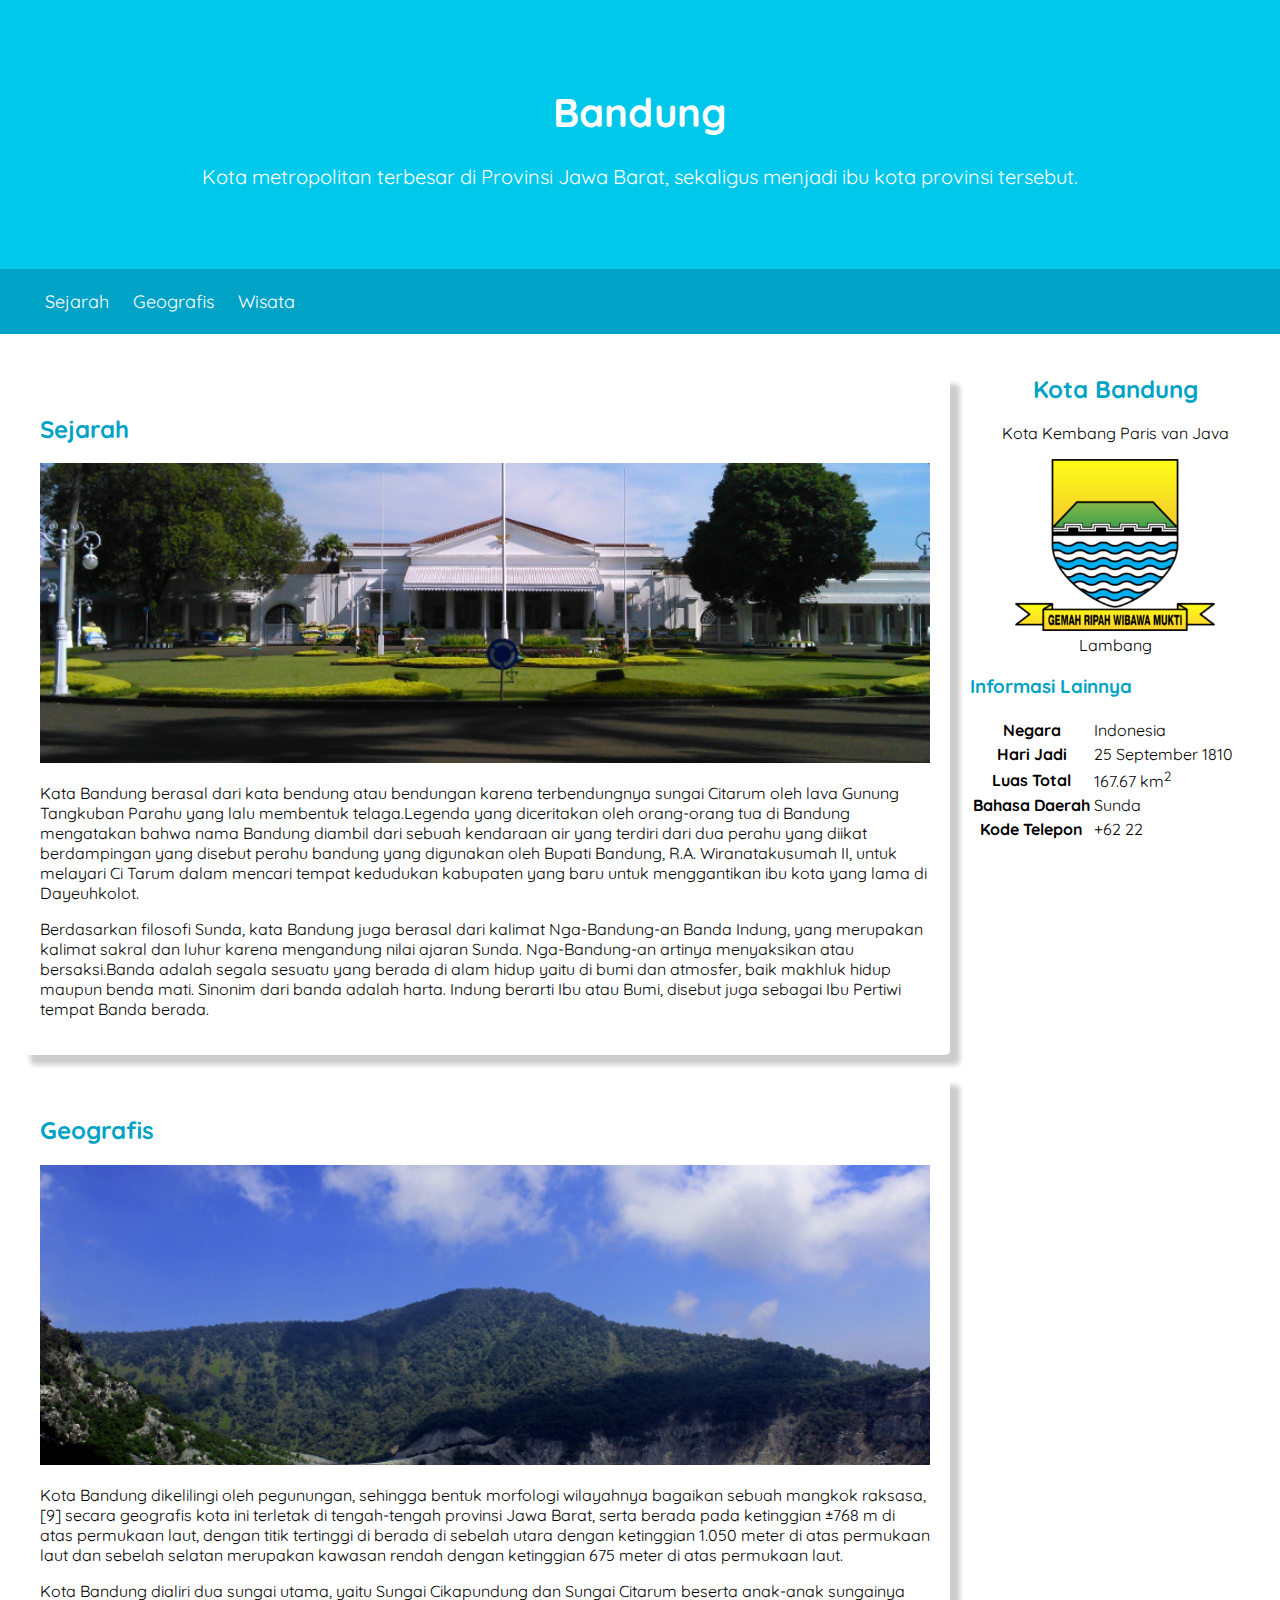
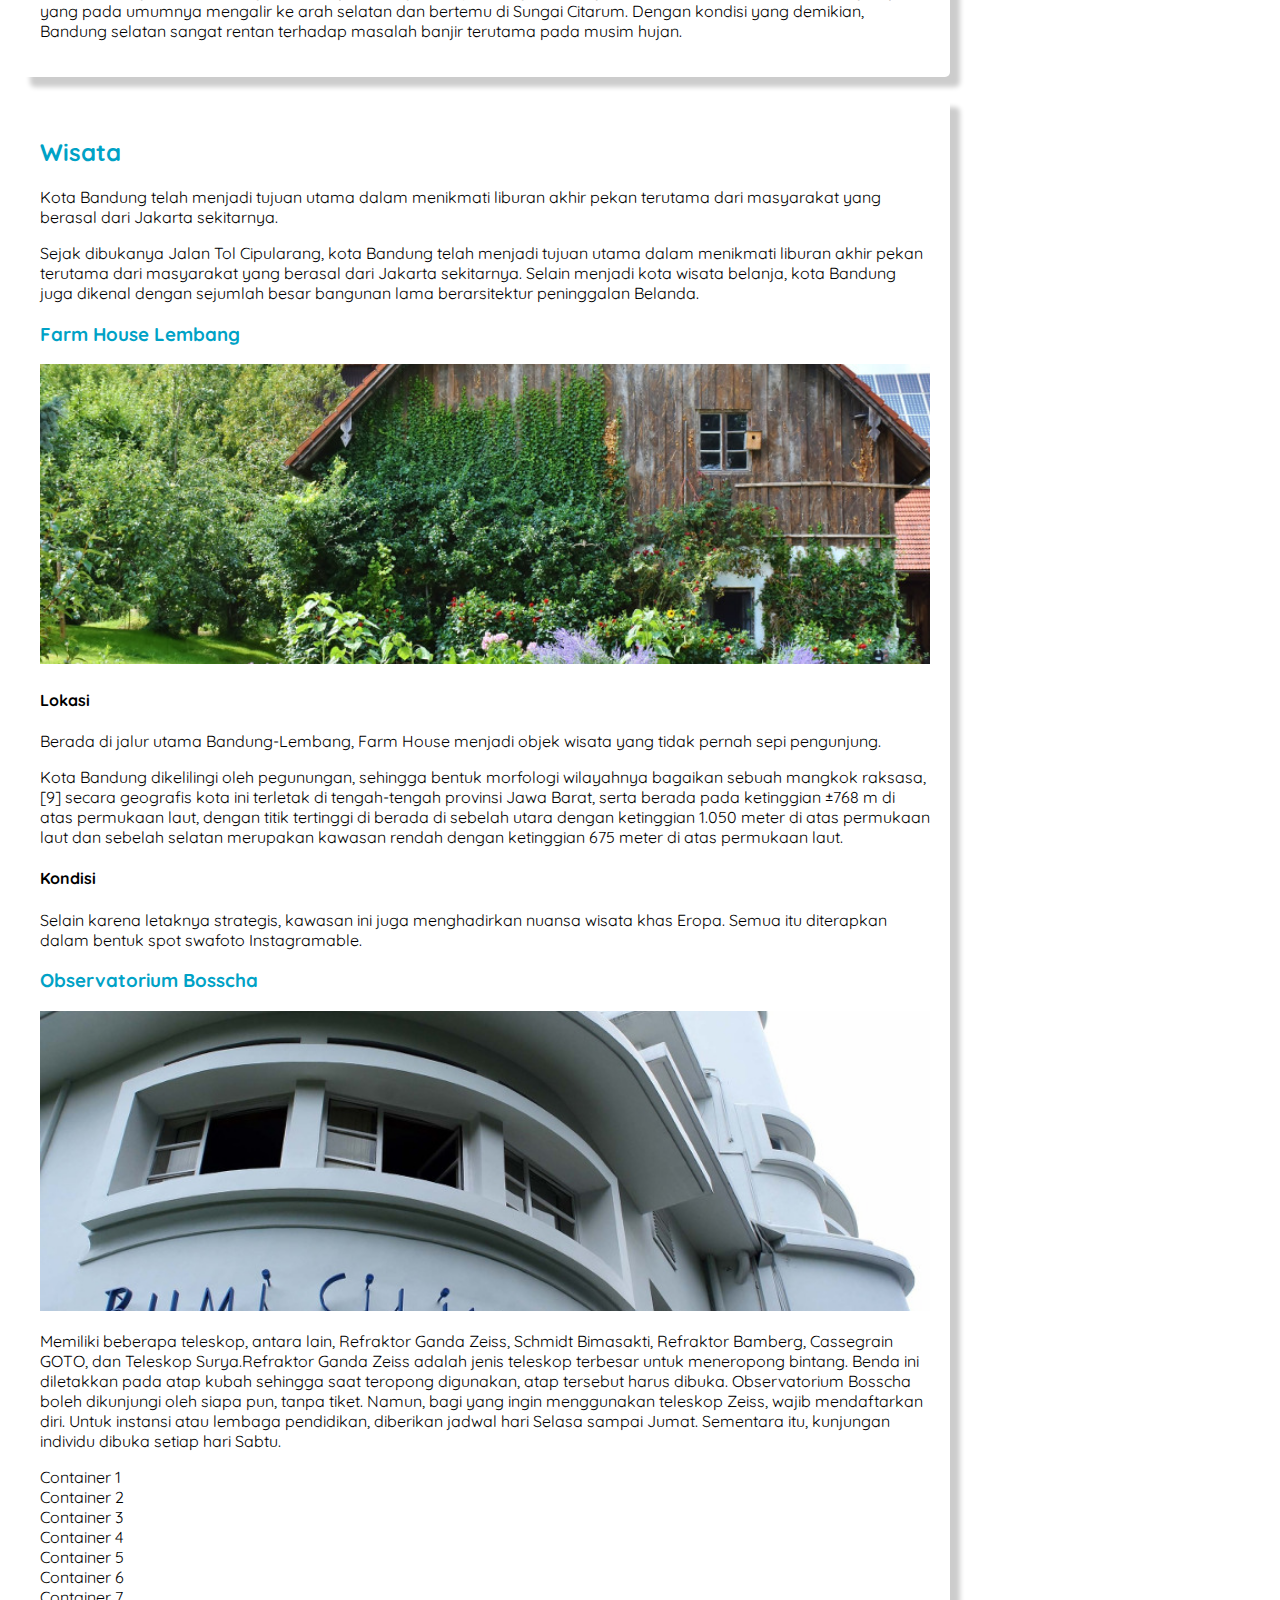
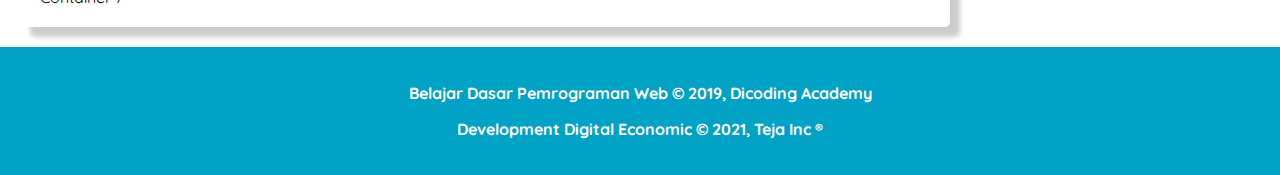
==== Bandung/index.html @ c87e2fec "Bandung Landing Page" ====
<!DOCTYPE html>
<html lang="en">
<head>
    <meta charset="UTF-8">
    <meta http-equiv="X-UA-Compatible" content="IE=edge">
    <meta name="viewport" content="width=device-width, initial-scale=1">
    <link rel="stylesheet" href="assets/styles/style.css">
    <title>Bandung</title>
</head>
<body>
    <header>
        <div class="jumbotron">
            <h1>Bandung</h1>
            <p>Kota metropolitan terbesar di Provinsi Jawa Barat, sekaligus menjadi ibu kota provinsi tersebut.</p>    
        </div>
            <nav>    
                <ul>       
                    <li><a href="#Sejarah">Sejarah</a></li>
                    <li><a href="#Geografis">Geografis</a></li>    
                    <li><a href="#Wisata">Wisata</a></li>     
                </ul>      
            </nav>
    </header>

    <main>
        <div id="content">
            <article id="Sejarah" class="card">
                <h2>Sejarah</h2>
                <img class="featured-image" src="assets/image/history.jpg" alt="sejarah">
                <p>Kata Bandung berasal dari kata bendung atau bendungan karena terbendungnya sungai Citarum 
                oleh lava Gunung Tangkuban Parahu yang lalu membentuk telaga.Legenda yang diceritakan oleh orang-orang tua di
                Bandung mengatakan bahwa nama Bandung diambil dari sebuah kendaraan air yang terdiri dari dua perahu yang
                diikat
                berdampingan yang disebut perahu bandung yang digunakan oleh Bupati Bandung, R.A. Wiranatakusumah II, untuk
                melayari Ci Tarum dalam mencari tempat kedudukan kabupaten yang baru untuk
                menggantikan ibu kota yang lama di Dayeuhkolot.</p>
                    
                <p>Berdasarkan filosofi Sunda, kata Bandung juga berasal dari kalimat Nga-Bandung-an Banda Indung, yang
                merupakan kalimat sakral dan luhur karena mengandung nilai ajaran Sunda. Nga-Bandung-an artinya
                menyaksikan atau bersaksi.Banda adalah segala sesuatu yang berada di alam hidup yaitu di bumi dan atmosfer, baik makhluk hidup maupun
                benda mati. Sinonim dari banda adalah harta. Indung berarti Ibu atau Bumi, disebut juga sebagai Ibu Pertiwi
                tempat Banda berada.</p>
            </article>
    
            <article id="Geografis" class="card">
                <h2>Geografis</h2>
                <img class="featured-image" src="assets/image/geografis.jpg" alt="geografis">
                <p>Kota Bandung dikelilingi oleh pegunungan, sehingga bentuk morfologi wilayahnya bagaikan sebuah mangkok raksasa,
                    [9] secara geografis kota ini terletak di tengah-tengah provinsi Jawa Barat, serta berada pada
                    ketinggian ±768 m di atas permukaan laut, dengan titik tertinggi di berada di sebelah utara dengan
                    ketinggian
                    1.050 meter di atas permukaan laut dan sebelah selatan merupakan kawasan rendah dengan ketinggian 675 meter
                    di
                    atas permukaan laut.</p>    
    
                    <p>Kota Bandung dialiri dua sungai utama, yaitu Sungai Cikapundung dan Sungai Citarum beserta anak-anak
                        sungainya
                        yang pada umumnya mengalir ke arah selatan dan bertemu di Sungai Citarum. Dengan kondisi yang
                        demikian, Bandung selatan sangat rentan terhadap masalah banjir terutama pada musim hujan.</p>         
            </article>
                
            <article id="Wisata" class="card">
                    <h2>Wisata</h2>
                    <p>Kota Bandung telah menjadi tujuan utama dalam menikmati liburan akhir pekan terutama dari masyarakat yang berasal
                    dari Jakarta sekitarnya.</p>
                    <p>Sejak dibukanya Jalan Tol Cipularang, kota Bandung telah menjadi tujuan utama dalam menikmati liburan
                        akhir pekan terutama dari masyarakat yang berasal dari Jakarta sekitarnya. Selain menjadi kota wisata belanja,
                        kota Bandung juga dikenal dengan sejumlah besar bangunan lama berarsitektur peninggalan Belanda.</p>
                <section id="wisata1">
                    <h3>Farm House Lembang</h3>
                    <img class="featured-image" src="assets/image/farm-house.jpg" alt="Farm House Lembang">
                    <h4>Lokasi</h4>
                    <p>Berada di jalur utama Bandung-Lembang, Farm House menjadi objek wisata yang tidak pernah sepi pengunjung.</p>
                    <p>Kota Bandung dikelilingi oleh pegunungan, sehingga bentuk morfologi wilayahnya bagaikan sebuah mangkok
                        raksasa,[9] secara geografis kota ini terletak di tengah-tengah provinsi Jawa Barat, serta berada pada
                        ketinggian ±768 m di atas permukaan laut, dengan titik tertinggi di berada di sebelah utara dengan
                        ketinggian 1.050 meter di atas permukaan laut dan sebelah selatan merupakan kawasan rendah dengan
                        ketinggian 675 meter di atas permukaan laut.</p>
                    
                    <h4>Kondisi</h4>
                    <p>Selain karena letaknya strategis, kawasan ini juga menghadirkan nuansa wisata khas Eropa. Semua itu diterapkan dalam
                    bentuk spot swafoto Instagramable.</p> 
                </section>
                <section id="wisata2">
                    <h3>Observatorium Bosscha</h3>
                    <img class="featured-image" src="assets/image/bosscha.jpg" alt="Observatorium Bosscha">
                    <p>Memiliki beberapa teleskop, antara lain, Refraktor Ganda Zeiss, Schmidt Bimasakti, Refraktor Bamberg,
                    Cassegrain GOTO, dan Teleskop Surya.Refraktor Ganda Zeiss adalah jenis teleskop terbesar untuk
                    meneropong bintang. Benda ini diletakkan pada atap kubah sehingga saat teropong digunakan, atap tersebut
                    harus dibuka. Observatorium Bosscha boleh dikunjungi oleh siapa pun, tanpa tiket. Namun, bagi yang ingin
                    menggunakan teleskop Zeiss, wajib mendaftarkan diri. Untuk instansi atau lembaga pendidikan, diberikan
                    jadwal hari Selasa sampai Jumat. Sementara itu, kunjungan individu dibuka setiap hari Sabtu.</p>
                </section>
                <div class="container">
                    <div class="container-column">
                        <div class="container-row">
                            <div class="box ">Container 1</div>
                            <div class="box ">Container 2</div>
                            <div class="box ">Container 3</div>
                            <div class="box ">Container 4</div>
                        </div>
                        <div class="container-row">
                            <div class="box ">Container 5</div>
                            <div class="box ">Container 6</div>
                            <div class="box seven">Container 7</div>
                        </div>
                    </div>
                </div>
            </article>
        </div>

        <aside>
            <article class="profile">
                <header>
                    <h2>Kota Bandung</h2>
                    <p>Kota Kembang Paris van Java</p>
                    <figure>
                        <img src="assets/image/279px-Bandung_coa.png" alt="">
                        <figcaption>Lambang</figcaption>
                    </figure>  
                </header>
                <section>
                    <h3>Informasi Lainnya</h3>
                    <table>
                        <tr>
                            <th>Negara</th>
                            <td>Indonesia</td>
                        </tr>
                        <tr>
                            <th>Hari Jadi</th>
                            <td>25 September 1810</td>
                        </tr>
                        <tr>
                            <th>Luas Total</th>
                            <td>167.67 km<sup>2</sup></td>
                        </tr>
                        <tr>
                            <th>Bahasa Daerah</th>
                            <td>Sunda</td>
                        </tr>
                        <tr>
                            <th>Kode Telepon</th>
                            <td>+62 22</td>
                        </tr>
                    </table>
                </section>
            </article>   
        </aside>    
    </main>
<footer>
    <p>Belajar Dasar Pemrograman Web &#169; 2019, Dicoding Academy</p>
    <p>Development Digital Economic &copy; 2021, Teja Inc &reg;</p>  
</footer>
</body>
</html>
---- Bandung/assets/styles/style.css ----
@import url('https://fonts.googleapis.com/css2?family=Quicksand&display=swap');
*{
    box-sizing: border-box;
}

body {
    font-family: 'Quicksand', sans-serif;
    margin: 0;
    padding: 0;
}

nav a{
    font-size: 18px;
    font-weight: 400;
    text-decoration: none;
    color: #ffffff;
}

nav li{
    display: inline;
    list-style-type: none;
    margin-right: 20px;
}

nav {
    background-color: #00a2c6;
    padding: 5px;
    position: sticky;
    top: 0;
}

main{
    padding: 20px;
    overflow: auto;
}

.featured-image{
    width: 100%;
    max-height: 300px;
    object-fit: cover;
    object-position: center;
}

.card{
    box-shadow: 10px 10px 5px 0 rgba(0, 0, 0, 0.2);
    border-radius: 5px;
    padding: 20px;
    margin-top: 20px;
}

.profile img{
    width: 200px;
}

.jumbotron{
    font-size: 20px;
    padding: 60px;
    background-color: #00c8eb;
    text-align: center;
    color: #ffffff;
}

nav a:hover{
    font-weight: bold;
}

h2, h3{
    color: #00a2c6;
}

footer{
    padding: 20px;
    color: white;
    background-color: #00a2c6;
    text-align: center;
    font-weight: bold;
}

.profile header{
    text-align: center;
}

#content{
    float: left;
    width: 75%;
}

aside{
    float: right;
    width: 25%;
    padding-left:20px;
}

header{
    display: inline;
}

@media screen and (max-width: 1000px){
    #content,
    aside{
        width: 100%;
        padding: 0;
    }
}

/*Elemen Tambahan*/
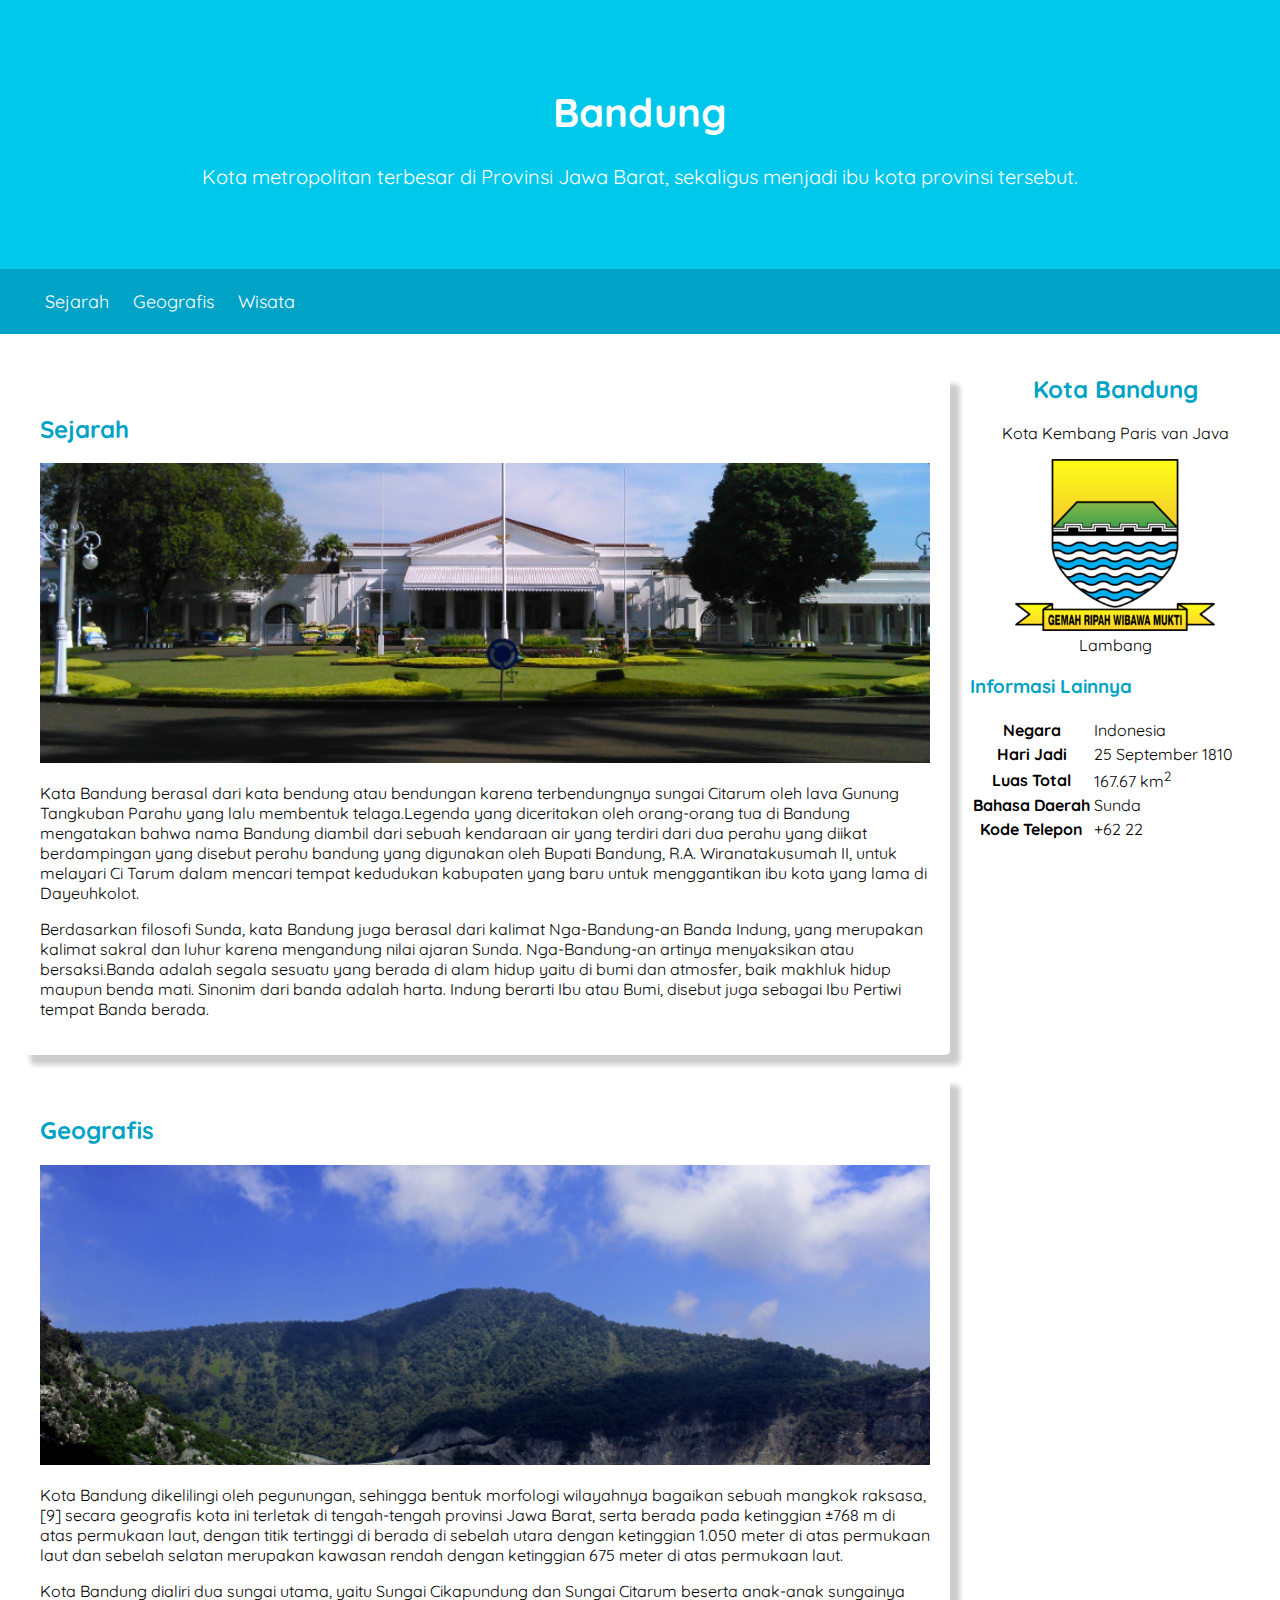
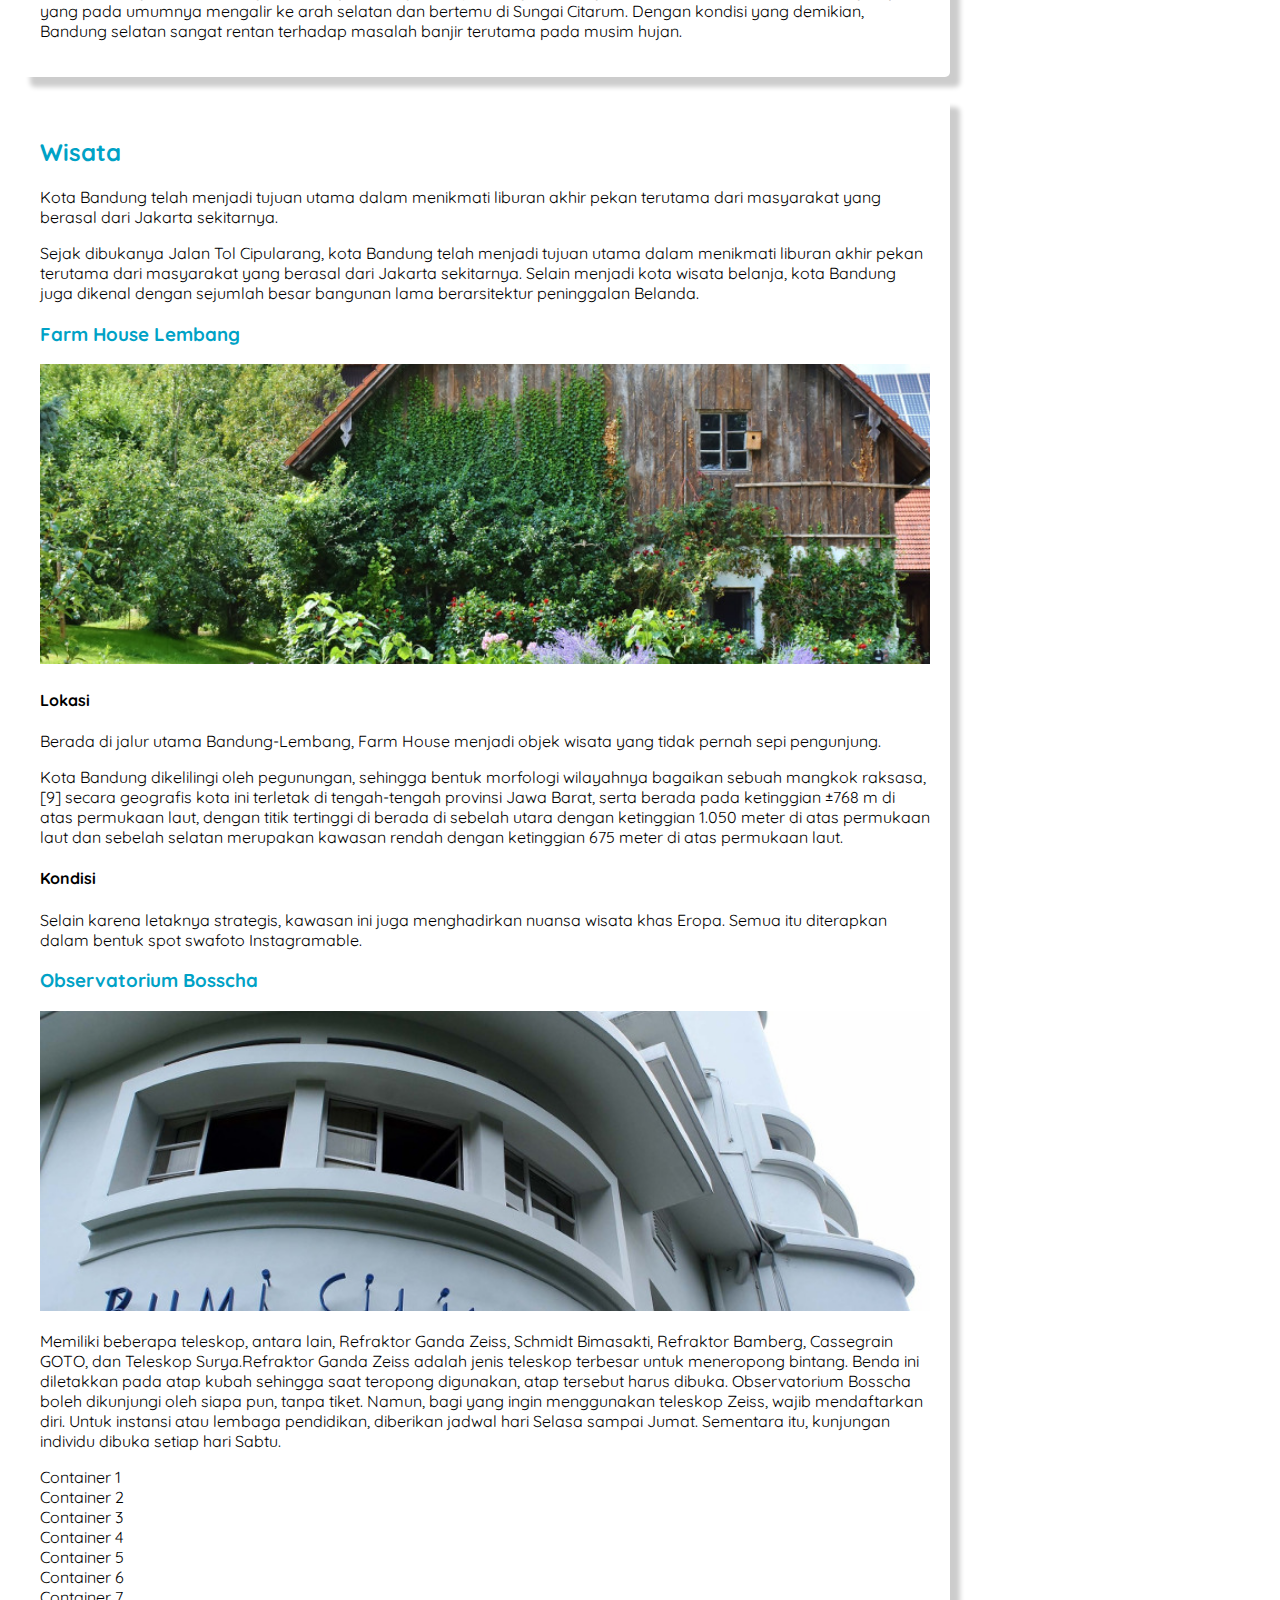
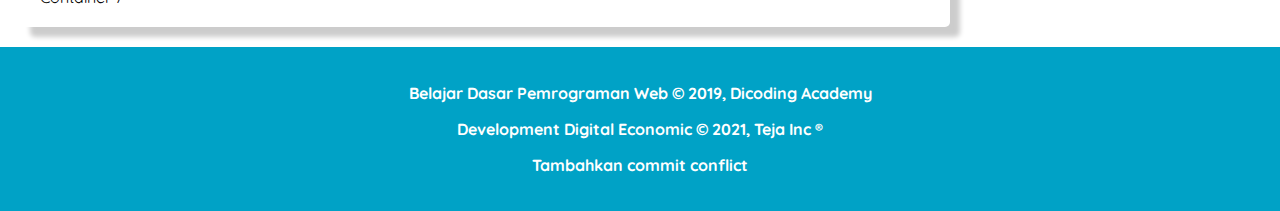
==== commit b4499edd: "New paragraph" ====
--- a/Bandung/index.html
+++ b/Bandung/index.html
@@ -150,6 +150,7 @@
 <footer>
     <p>Belajar Dasar Pemrograman Web &#169; 2019, Dicoding Academy</p>
     <p>Development Digital Economic &copy; 2021, Teja Inc &reg;</p>  
+    <p> Tambahkan commit conflict </p>
 </footer>
 </body>
 </html>
